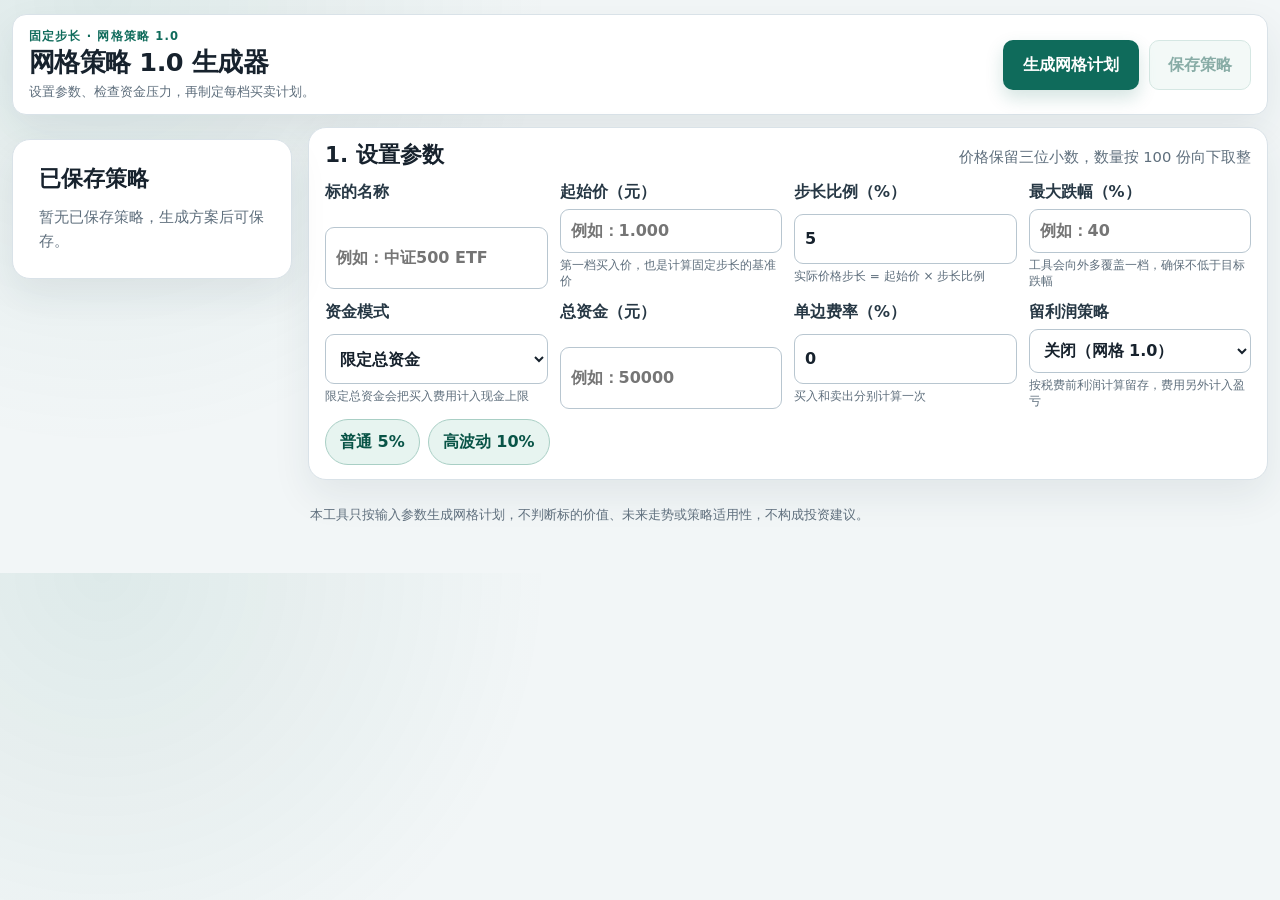
==== grid-strategy-generator/index.html @ 62b1833d "fix: calculate retained profit return rates" ====
<!doctype html>
<html lang="zh-CN">
<head>
  <meta charset="utf-8">
  <meta name="viewport" content="width=device-width, initial-scale=1">
  <title>网格策略 1.0 计划生成器</title>
  <style>
    :root {
      color-scheme: light;
      --ink: #17222d;
      --muted: #5f6f7d;
      --line: #d9e2e8;
      --panel: #ffffff;
      --accent: #0f6b5b;
      --accent-strong: #095447;
      --accent-soft: #e7f4f0;
      --loss: #a72f35;
      --loss-soft: #fff0f0;
      --background: #f2f6f7;
      --shadow: 0 16px 38px rgba(27, 53, 65, 0.08);
    }

    * { box-sizing: border-box; }

    body {
      margin: 0;
      min-width: 320px;
      background:
        radial-gradient(circle at 8% 0%, rgba(15, 107, 91, 0.09), transparent 28rem),
        var(--background);
      color: var(--ink);
      font-family: Inter, "Segoe UI", "Microsoft YaHei", system-ui, sans-serif;
      font-size: 16px;
      line-height: 1.6;
    }

    button, input, select { font: inherit; }
    button { touch-action: manipulation; }

    .page-shell {
      width: min(1480px, calc(100% - 24px));
      margin: 0 auto;
      padding: 14px 0 48px;
    }

    .top-toolbar {
      display: flex;
      align-items: center;
      justify-content: space-between;
      gap: 20px;
      padding: 12px 16px;
      border: 1px solid var(--line);
      border-radius: 14px;
      background: var(--panel);
      box-shadow: var(--shadow);
    }
    .title-group { min-width: 0; }
    .eyebrow {
      margin: 0 0 2px;
      color: var(--accent);
      font-size: 0.72rem;
      font-weight: 800;
      letter-spacing: 0.1em;
      text-transform: uppercase;
    }

    h1, h2 { line-height: 1.25; }
    h1 { margin: 0; font-size: clamp(1.25rem, 2vw, 1.6rem); letter-spacing: -0.02em; }
    h2 { margin: 0 0 20px; font-size: 1.35rem; }
    .hero-copy { margin: 2px 0 0; color: var(--muted); font-size: 0.82rem; }
    .top-actions { display: flex; flex: 0 0 auto; gap: 10px; }
    .top-actions .primary-button { margin-top: 0; }

    .panel {
      margin-top: 24px;
      padding: 26px;
      border: 1px solid var(--line);
      border-radius: 18px;
      background: var(--panel);
      box-shadow: var(--shadow);
    }

    .section-heading {
      display: flex;
      align-items: baseline;
      justify-content: space-between;
      gap: 16px;
      margin-bottom: 20px;
    }
    .section-heading h2 { margin: 0; }
    .section-heading p { margin: 0; color: var(--muted); font-size: 0.92rem; }

    .form-grid {
      display: grid;
      grid-template-columns: repeat(4, minmax(0, 1fr));
      gap: 10px 12px;
    }

    label { display: grid; gap: 4px; color: #273845; font-weight: 700; }
    .helper { color: var(--muted); font-size: 0.75rem; font-weight: 400; line-height: 1.35; }

    input, select {
      width: 100%;
      min-height: 44px;
      padding: 8px 10px;
      border: 1px solid #b8c6d0;
      border-radius: 9px;
      background: #fff;
      color: var(--ink);
      font-variant-numeric: tabular-nums;
    }

    input:focus, select:focus, button:focus-visible {
      outline: 3px solid rgba(15, 107, 91, 0.22);
      outline-offset: 2px;
      border-color: var(--accent);
    }

    .step-presets { display: flex; flex-wrap: wrap; gap: 8px; margin-top: 10px; }
    .preset-button {
      min-height: 44px;
      padding: 9px 14px;
      border: 1px solid #a9cfc5;
      border-radius: 999px;
      background: var(--accent-soft);
      color: var(--accent-strong);
      font-weight: 750;
      cursor: pointer;
    }
    .preset-button:hover { background: #d6ebe5; }
    .preset-button:active { background: #c8e2db; }

    .error {
      margin: 18px 0 0;
      padding: 12px 14px;
      border-left: 4px solid var(--loss);
      border-radius: 6px;
      background: var(--loss-soft);
      color: #81242a;
      font-weight: 650;
    }

    .primary-button {
      min-height: 48px;
      margin-top: 20px;
      padding: 12px 20px;
      border: 0;
      border-radius: 10px;
      background: var(--accent);
      color: #fff;
      font-weight: 800;
      cursor: pointer;
      box-shadow: 0 8px 18px rgba(15, 107, 91, 0.18);
    }
    .primary-button:hover { background: var(--accent-strong); }
    .primary-button:active { box-shadow: none; }

    .app-layout {
      display: grid;
      grid-template-columns: minmax(240px, 280px) minmax(0, 1fr);
      grid-template-areas: "sidebar tool";
      align-items: start;
      gap: 16px;
    }
    .tool-column { grid-area: tool; min-width: 0; }
    .strategy-sidebar { grid-area: sidebar; position: sticky; top: 24px; }
    .strategy-heading { margin-bottom: 12px; }
    .strategy-empty { margin: 0; color: var(--muted); font-size: 0.92rem; }
    .strategy-list { display: grid; gap: 10px; }
    .strategy-item {
      display: grid;
      grid-template-columns: minmax(0, 1fr) 58px;
      border: 1px solid var(--line);
      border-radius: 12px;
      overflow: hidden;
      background: #fbfdfd;
    }
    .strategy-item.is-active {
      border-color: var(--accent);
      background: var(--accent-soft);
      box-shadow: inset 3px 0 0 var(--accent);
    }
    .strategy-item.is-active .strategy-load strong { font-weight: 800; }
    .strategy-load, .strategy-delete {
      min-height: 52px;
      border: 0;
      background: transparent;
      cursor: pointer;
    }
    .strategy-load { padding: 10px 12px; text-align: left; color: var(--ink); }
    .strategy-load strong, .strategy-load time { display: block; }
    .strategy-load time { margin-top: 2px; color: var(--muted); font-size: 0.78rem; }
    .strategy-delete {
      border-left: 1px solid var(--line);
      color: var(--loss);
      font-size: 0.8rem;
      font-weight: 800;
    }
    .strategy-load:hover, .strategy-delete:hover { background: rgba(15, 107, 91, 0.07); }
    .secondary-button {
      min-height: 48px;
      padding: 11px 18px;
      border: 1px solid #a9cfc5;
      border-radius: 10px;
      background: var(--accent-soft);
      color: var(--accent-strong);
      font-weight: 800;
      cursor: pointer;
    }
    .secondary-button:hover:not(:disabled) { background: #d6ebe5; }
    .secondary-button:disabled { cursor: not-allowed; opacity: 0.48; }
    .save-status { margin: 8px 0 0; color: var(--muted); font-weight: 650; }
    .save-status.is-error { color: var(--loss); }

    .metric-grid { display: grid; grid-template-columns: repeat(4, minmax(0, 1fr)); gap: 12px; }
    .parameter-panel, .pressure-panel { margin-top: 12px; padding: 14px 16px; }
    .parameter-panel .section-heading, .pressure-panel .section-heading { margin-bottom: 10px; }
    .pressure-grid { grid-template-columns: repeat(6, minmax(0, 1fr)); gap: 8px; }
    .pressure-grid .metric { padding: 9px 10px; border-radius: 10px; }
    .pressure-grid .metric strong { margin-top: 2px; font-size: 0.98rem; }
    .metric {
      min-width: 0;
      padding: 15px;
      border: 1px solid var(--line);
      border-radius: 12px;
      background: #fbfdfd;
    }
    .metric span { display: block; color: var(--muted); font-size: 0.8rem; }
    .metric strong {
      display: block;
      margin-top: 5px;
      overflow-wrap: anywhere;
      font-size: 1.1rem;
      font-variant-numeric: tabular-nums;
    }
    .metric.loss { border-color: #efc5c7; background: var(--loss-soft); }
    .metric.loss strong { color: var(--loss); }

    .plan-name { margin: -8px 0 18px; color: var(--muted); }
    .plan-toolbar {
      display: flex;
      align-items: center;
      justify-content: space-between;
      gap: 12px;
      margin: -8px 0 18px;
    }
    .plan-toolbar .plan-name { margin: 0; }
    .table-scroll { overflow-x: auto; border: 1px solid var(--line); border-radius: 12px; }
    table { width: 100%; min-width: 1060px; border-collapse: collapse; font-variant-numeric: tabular-nums; }
    th, td { padding: 12px 11px; border-bottom: 1px solid var(--line); text-align: right; white-space: nowrap; }
    th { background: #eef4f4; color: #31434f; font-size: 0.82rem; }
    tbody tr:last-child td { border-bottom: 0; }
    tbody tr:hover { background: #f7faf9; }
    th:first-child, td:first-child { text-align: left; }
    .positive { color: var(--accent-strong); font-weight: 750; }
    .negative { color: var(--loss); font-weight: 750; }
    .note {
      margin: 16px 0 0;
      padding: 12px 14px;
      border-radius: 9px;
      background: #f5f8f9;
      color: var(--muted);
      font-size: 0.92rem;
    }
    .disclaimer { margin: 24px 2px 0; color: var(--muted); font-size: 0.82rem; }
    [hidden] { display: none !important; }

    @media (max-width: 1100px) {
      .form-grid { grid-template-columns: repeat(2, minmax(0, 1fr)); }
      .pressure-grid { grid-template-columns: repeat(3, minmax(0, 1fr)); }
    }

    @media (max-width: 900px) {
      .app-layout {
        grid-template-columns: 1fr;
        grid-template-areas: "tool" "sidebar";
      }
      .strategy-sidebar { position: static; }
    }

    @media (max-width: 820px) {
      .metric-grid { grid-template-columns: repeat(2, minmax(0, 1fr)); }
    }

    @media (max-width: 720px) {
      .page-shell { width: min(100% - 20px, 1180px); padding: 26px 0 48px; }
      .top-toolbar { align-items: stretch; flex-direction: column; }
      .top-actions { display: grid; grid-template-columns: 1fr 1fr; }
      .top-actions .primary-button, .top-actions .secondary-button { width: 100%; }
      .form-grid, .metric-grid { grid-template-columns: 1fr; }
      .panel { padding: 18px; border-radius: 14px; }
      .section-heading { display: block; }
      .section-heading p { margin-top: 6px; }
      .plan-toolbar { align-items: stretch; flex-direction: column; }
    }
  </style>
</head>
<body>
  <main class="page-shell">
    <header class="top-toolbar">
      <div class="title-group">
        <p class="eyebrow">固定步长 · 网格策略 1.0</p>
        <h1>网格策略 1.0 生成器</h1>
        <p class="hero-copy">设置参数、检查资金压力，再制定每档买卖计划。</p>
      </div>
      <div class="top-actions" aria-label="策略操作">
        <button class="primary-button" type="submit" form="grid-form">生成网格计划</button>
        <button id="save-strategy-button" class="secondary-button" type="button" disabled>保存策略</button>
      </div>
    </header>

    <div class="app-layout">
      <div id="tool-column" class="tool-column">

    <section class="panel parameter-panel" aria-labelledby="parameter-title">
      <div class="section-heading">
        <h2 id="parameter-title">1. 设置参数</h2>
        <p>价格保留三位小数，数量按 100 份向下取整</p>
      </div>
      <form id="grid-form" novalidate>
        <div class="form-grid">
          <label for="symbol-name">标的名称
            <input id="symbol-name" type="text" placeholder="例如：中证500 ETF" autocomplete="off">
          </label>
          <label for="start-price">起始价（元）
            <input id="start-price" type="number" min="0" step="0.001" inputmode="decimal" placeholder="例如：1.000" required>
            <span class="helper">第一档买入价，也是计算固定步长的基准价</span>
          </label>
          <label for="step-pct">步长比例（%）
            <input id="step-pct" type="number" min="0" max="100" step="0.01" inputmode="decimal" value="5" required>
            <span class="helper">实际价格步长 = 起始价 × 步长比例</span>
          </label>
          <label for="max-drop-pct">最大跌幅（%）
            <input id="max-drop-pct" type="number" min="0" max="100" step="0.01" inputmode="decimal" placeholder="例如：40" required>
            <span class="helper">工具会向外多覆盖一档，确保不低于目标跌幅</span>
          </label>
          <label for="funding-mode">资金模式
            <select id="funding-mode">
              <option value="total" selected>限定总资金</option>
              <option value="perGrid">固定每格金额</option>
            </select>
            <span class="helper">限定总资金会把买入费用计入现金上限</span>
          </label>
          <label for="funding-amount"><span id="funding-label">总资金（元）</span>
            <input id="funding-amount" type="number" min="0" step="0.01" inputmode="decimal" placeholder="例如：50000" required>
          </label>
          <label for="fee-pct">单边费率（%）
            <input id="fee-pct" type="number" min="0" step="0.001" inputmode="decimal" value="0">
            <span class="helper">买入和卖出分别计算一次</span>
          </label>
          <label for="profit-retention">留利润策略
            <select id="profit-retention">
              <option value="0" selected>关闭（网格 1.0）</option>
              <option value="1">留 1 份利润</option>
              <option value="2">留 2 份利润</option>
              <option value="3">留 3 份利润</option>
            </select>
            <span class="helper">按税费前利润计算留存，费用另外计入盈亏</span>
          </label>
        </div>
        <div class="step-presets" aria-label="步长快捷值">
          <button class="preset-button" type="button" data-step="5">普通 5%</button>
          <button class="preset-button" type="button" data-step="10">高波动 10%</button>
        </div>
        <p id="error-message" class="error" role="alert" tabindex="-1" hidden></p>
        <p id="save-status" class="save-status" aria-live="polite" hidden></p>
      </form>
    </section>

    <section id="results" hidden>
      <section class="panel pressure-panel" aria-labelledby="pressure-title">
        <div class="section-heading">
          <h2 id="pressure-title">2. 压力测试</h2>
          <p>假设所有买入档都已触发，价格停在最低一档</p>
        </div>
        <div id="pressure-summary" class="metric-grid pressure-grid"></div>
      </section>

      <section id="completion-panel" class="panel" aria-labelledby="completion-title" hidden>
        <div class="section-heading">
          <h2 id="completion-title">3. 每档完成一轮后</h2>
          <p>各档分别完成一次买入和计划卖出</p>
        </div>
        <div id="completion-summary" class="metric-grid"></div>
        <p class="note">综合利润未扣除留存份额未来卖出费用。</p>
      </section>

      <section class="panel table-panel" aria-labelledby="table-title">
        <div class="section-heading">
          <h2 id="table-title">3. 网格计划</h2>
          <p>每档买入后，上涨一个固定步长卖出</p>
        </div>
        <div class="plan-toolbar">
          <p id="plan-title" class="plan-name"></p>
          <button id="export-csv-button" class="preset-button" type="button">导出完整方案 CSV</button>
        </div>
        <div class="table-scroll">
          <table>
            <thead>
              <tr id="grid-table-head"></tr>
            </thead>
            <tbody id="grid-table-body"></tbody>
          </table>
        </div>
        <p class="note"><strong>跳空处理：</strong>若价格跨越多档，应逐档执行；每一档仍按自己的卖出价退出。</p>
      </section>
    </section>

    <p class="disclaimer">本工具只按输入参数生成网格计划，不判断标的价值、未来走势或策略适用性，不构成投资建议。</p>
      </div>
      <aside class="panel strategy-sidebar" aria-labelledby="saved-strategy-title">
        <div class="section-heading strategy-heading">
          <h2 id="saved-strategy-title">已保存策略</h2>
        </div>
        <p id="saved-strategy-empty" class="strategy-empty">暂无已保存策略，生成方案后可保存。</p>
        <div id="saved-strategy-list" class="strategy-list" role="list"></div>
      </aside>
    </div>
  </main>
  <script>
  /* GRID_CALCULATOR_START */
  (() => {
    const MAX_GRID_LEVELS = 500;
    const roundPrice = (value) => Math.round((value + Number.EPSILON) * 1000) / 1000;
    const roundMoney = (value) => Math.round((value + Number.EPSILON) * 100) / 100;
    const roundPct = (value) => Math.round((value + Number.EPSILON) * 100) / 100;

    function positiveNumber(value, label) {
      const number = Number(value);
      if (!Number.isFinite(number) || number <= 0) {
        throw new Error(`${label}必须大于 0`);
      }
      return number;
    }

    function calculateGrid(input) {
      const startPrice = positiveNumber(input.startPrice, "起始价");
      const stepPct = positiveNumber(input.stepPct, "步长比例");
      const maxDropPct = positiveNumber(input.maxDropPct, "最大跌幅");
      const amount = positiveNumber(
        input.amount,
        input.fundingMode === "total" ? "总资金" : "每格金额",
      );
      const feePct = Number(input.feePct ?? 0);
      const profitRetentionMultiple = Number(input.profitRetentionMultiple ?? 0);

      if (!Number.isFinite(feePct) || feePct < 0) {
        throw new Error("费率不能为负数");
      }
      if (![0, 1, 2, 3].includes(profitRetentionMultiple)) {
        throw new Error("留利润策略必须为关闭、留 1 份、留 2 份或留 3 份");
      }
      if (stepPct >= 100 || maxDropPct >= 100) {
        throw new Error("步长比例和最大跌幅必须小于 100%");
      }
      if (!["perGrid", "total"].includes(input.fundingMode)) {
        throw new Error("请选择有效的资金模式");
      }

      const downwardSteps = Math.ceil(maxDropPct / stepPct - 1e-12);
      const levelCount = downwardSteps + 1;
      if (levelCount > MAX_GRID_LEVELS) {
        throw new Error("网格档数不能超过 500 档，请增大步长或减小最大跌幅");
      }
      const rawStep = startPrice * stepPct / 100;
      if (startPrice - downwardSteps * rawStep <= 0) {
        throw new Error("最低档价格必须大于 0");
      }

      const prices = Array.from(
        { length: levelCount },
        (_, index) => roundPrice(startPrice - index * rawStep),
      );
      if (prices.some((price) => !Number.isFinite(price) || price <= 0)) {
        throw new Error("所有档位价格取整后必须大于 0");
      }
      if (prices.some((price, index) => index > 0 && price >= prices[index - 1])) {
        throw new Error("价格步长在三位小数报价下过小");
      }

      const feeRate = feePct / 100;
      const cashPerLevel = input.fundingMode === "total"
        ? amount / levelCount
        : amount * (1 + feeRate);
      const securityBudget = input.fundingMode === "total"
        ? cashPerLevel / (1 + feeRate)
        : amount;

      const levels = prices.map((buyPrice, index) => {
        const sellPrice = index === 0
          ? roundPrice(startPrice + rawStep)
          : prices[index - 1];
        const quantity = Math.floor(securityBudget / buyPrice / 100) * 100;
        if (quantity < 100) {
          throw new Error("每格资金不足以至少买入 100 份");
        }

        const actualBuyAmount = roundMoney(quantity * buyPrice);
        const fullSellAmount = roundMoney(quantity * sellPrice);
        const fullGrossProfit = roundMoney(fullSellAmount - actualBuyAmount);
        const targetSellProceeds = profitRetentionMultiple === 0
          ? fullSellAmount
          : Math.max(
            0,
            actualBuyAmount - (profitRetentionMultiple - 1) * fullGrossProfit,
          );
        const sellQuantity = profitRetentionMultiple === 0
          ? quantity
          : Math.min(
            quantity,
            targetSellProceeds <= 0
              ? 0
              : Math.ceil(targetSellProceeds / sellPrice / 100 - 1e-12) * 100,
          );
        const retainedQuantity = quantity - sellQuantity;
        const sellAmount = roundMoney(sellQuantity * sellPrice);
        const retainedMarketValue = roundMoney(retainedQuantity * sellPrice);
        const buyFee = roundMoney(actualBuyAmount * feeRate);
        const sellFee = roundMoney(sellAmount * feeRate);
        const cashPnl = roundMoney(sellAmount - actualBuyAmount - buyFee - sellFee);
        const combinedProfit = roundMoney(cashPnl + retainedMarketValue);
        const cashReturnPct = roundPct(cashPnl / actualBuyAmount * 100);
        const combinedReturnPct = roundPct(combinedProfit / actualBuyAmount * 100);
        const grossProfit = fullGrossProfit;
        const netProfit = profitRetentionMultiple === 0 ? cashPnl : combinedProfit;

        return {
          index: index + 1,
          buyPrice,
          sellPrice,
          plannedBudget: roundMoney(securityBudget),
          quantity,
          actualBuyAmount,
          fullSellAmount,
          sellQuantity,
          sellAmount,
          retainedQuantity,
          retainedMarketValue,
          buyFee,
          sellFee,
          grossProfit,
          netProfit,
          cashPnl,
          combinedProfit,
          cashReturnPct,
          combinedReturnPct,
          netReturnPct: profitRetentionMultiple === 0 ? cashReturnPct : combinedReturnPct,
        };
      });

      const completion = {
        totalSellProceeds: roundMoney(levels.reduce((sum, row) => sum + row.sellAmount, 0)),
        totalRetainedQuantity: levels.reduce((sum, row) => sum + row.retainedQuantity, 0),
        totalRetainedMarketValue: roundMoney(
          levels.reduce((sum, row) => sum + row.retainedMarketValue, 0),
        ),
        totalCashPnl: roundMoney(levels.reduce((sum, row) => sum + row.cashPnl, 0)),
        totalCombinedProfit: roundMoney(
          levels.reduce((sum, row) => sum + row.combinedProfit, 0),
        ),
      };
      const totalQuantity = levels.reduce((sum, row) => sum + row.quantity, 0);
      const maxCashUsed = roundMoney(
        levels.reduce((sum, row) => sum + row.actualBuyAmount + row.buyFee, 0),
      );
      const plannedCash = roundMoney(
        input.fundingMode === "total" ? amount : cashPerLevel * levelCount,
      );
      const plannedSecurityPrincipal = roundMoney(securityBudget * levelCount);
      const lowestPrice = levels.at(-1).buyPrice;
      const marketValueAtBottom = roundMoney(totalQuantity * lowestPrice);
      const unrealizedPnl = roundMoney(marketValueAtBottom - maxCashUsed);

      return {
        meta: {
          rawStep: roundPrice(rawStep),
          coveragePct: roundPct(downwardSteps * stepPct),
          levelCount,
          fundingMode: input.fundingMode,
          profitRetentionMultiple,
        },
        levels,
        completion,
        pressure: {
          plannedSecurityPrincipal,
          plannedCash,
          maxCashUsed,
          unusedCash: roundMoney(plannedCash - maxCashUsed),
          totalQuantity,
          averageCost: roundPrice(maxCashUsed / totalQuantity),
          lowestPrice,
          marketValueAtBottom,
          unrealizedPnl,
          unrealizedPnlPct: roundPct(unrealizedPnl / maxCashUsed * 100),
        },
      };
    }

    window.GridCalculator = { calculateGrid, roundPrice, roundMoney, roundPct };
  })();
  /* GRID_CALCULATOR_END */
  </script>
  <script>
  /* GRID_EXPORT_START */
  (() => {
    function escapeCsvCell(value) {
      const text = String(value ?? "");
      return /[",\r\n]/.test(text)
        ? `"${text.replaceAll('"', '""')}"`
        : text;
    }

    function serializeCsv(rows) {
      return `\uFEFF${rows.map((row) => row.map(escapeCsvCell).join(",")).join("\r\n")}`;
    }

    function formatTimestamp(date) {
      const pad = (value) => String(value).padStart(2, "0");
      return [
        date.getFullYear(),
        pad(date.getMonth() + 1),
        pad(date.getDate()),
        "-",
        pad(date.getHours()),
        pad(date.getMinutes()),
        pad(date.getSeconds()),
      ].join("");
    }

    function sanitizeFilenamePart(value) {
      return String(value ?? "")
        .trim()
        .replace(/[\\/:*?"<>|]+/g, "-")
        .replace(/-+/g, "-")
        .replace(/[. ]+$/g, "");
    }

    function createExportFilename(symbol, date = new Date()) {
      return `${sanitizeFilenamePart(symbol)}-网格策略-${formatTimestamp(date)}.csv`;
    }

    function buildGridCsv(input, result) {
      const fundingModeLabel = input.fundingMode === "total" ? "限定总资金" : "固定每格金额";
      const fundingLabel = input.fundingMode === "total" ? "总资金（元）" : "每格金额（元）";
      const retentionMultiple = Number(input.profitRetentionMultiple ?? 0);
      const retentionLabel = retentionMultiple === 0
        ? "关闭（网格 1.0）"
        : `留 ${retentionMultiple} 份利润`;
      const retentionEnabled = retentionMultiple > 0;
      const rows = [
        ["输入参数", "数值"],
        ["起始价格", Number(input.startPrice).toFixed(3)],
        ["步长比例", `${Number(input.stepPct).toFixed(2)}%`],
        ["最大跌幅", `${Number(input.maxDropPct).toFixed(2)}%`],
        ["资金模式", fundingModeLabel],
        [fundingLabel, Number(input.amount).toFixed(2)],
        ["单边费率", `${Number(input.feePct).toFixed(3)}%`],
        ["留利润策略", retentionLabel],
        [],
        ["压力测试", "数值"],
        ["实际价格步长", result.meta.rawStep.toFixed(3)],
        ["覆盖跌幅", `${result.meta.coveragePct.toFixed(2)}%`],
        ["网格档数", result.meta.levelCount],
        ["证券本金预算", result.pressure.plannedSecurityPrincipal.toFixed(2)],
        ["计划现金", result.pressure.plannedCash.toFixed(2)],
        ["最大实际投入", result.pressure.maxCashUsed.toFixed(2)],
        ["未使用现金", result.pressure.unusedCash.toFixed(2)],
        ["总持仓", result.pressure.totalQuantity],
        ["平均成本", result.pressure.averageCost.toFixed(3)],
        ["最低买入价", result.pressure.lowestPrice.toFixed(3)],
        ["最低档情景-持仓总市值", result.pressure.marketValueAtBottom.toFixed(2)],
        ["最低档浮亏", result.pressure.unrealizedPnl.toFixed(2)],
        ["最低档浮亏比例", `${result.pressure.unrealizedPnlPct.toFixed(2)}%`],
      ];

      if (retentionEnabled) {
        rows.push(
          [],
          ["每档完成一轮后", "数值"],
          ["累计卖出回款", result.completion.totalSellProceeds.toFixed(2)],
          ["累计留存份额", result.completion.totalRetainedQuantity],
          ["累计留存市值", result.completion.totalRetainedMarketValue.toFixed(2)],
          ["累计现金盈亏", result.completion.totalCashPnl.toFixed(2)],
          ["累计综合利润", result.completion.totalCombinedProfit.toFixed(2)],
          [],
          ["序号", "档位", "买入价格", "卖出价格", "买入数量", "买入金额", "卖出数量", "卖出回款", "留存数量", "留存市值", "现金盈亏", "综合利润"],
          ...result.levels.map((row) => [
            row.index,
            row.buyPrice.toFixed(3),
            row.buyPrice.toFixed(3),
            row.sellPrice.toFixed(3),
            row.quantity,
            row.actualBuyAmount.toFixed(2),
            row.sellQuantity,
            row.sellAmount.toFixed(2),
            row.retainedQuantity,
            row.retainedMarketValue.toFixed(2),
            row.cashPnl.toFixed(2),
            row.combinedProfit.toFixed(2),
          ]),
        );
      } else {
        rows.push(
          [],
          ["序号", "档位", "买入价格", "卖出价格", "买入数量", "买入金额", "卖出数量", "卖出金额", "盈利金额", "盈利比例"],
          ...result.levels.map((row) => [
            row.index,
            row.buyPrice.toFixed(3),
            row.buyPrice.toFixed(3),
            row.sellPrice.toFixed(3),
            row.quantity,
            row.actualBuyAmount.toFixed(2),
            row.quantity,
            row.sellAmount.toFixed(2),
            row.netProfit.toFixed(2),
            `${row.netReturnPct.toFixed(2)}%`,
          ]),
        );
      }
      return serializeCsv(rows);
    }

    window.GridExporter = {
      buildGridCsv,
      createExportFilename,
      escapeCsvCell,
      formatTimestamp,
      sanitizeFilenamePart,
      serializeCsv,
    };
  })();
  /* GRID_EXPORT_END */
  </script>
  <script>
  /* GRID_STRATEGY_STORE_START */
  (() => {
    const STORE_VERSION = 1;
    const ALLOWED_FUNDING_MODES = new Set(["total", "perGrid"]);
    const ALLOWED_RETENTION_MULTIPLES = new Set([0, 1, 2, 3]);

    function normalizeInput(input) {
      const normalized = {
        startPrice: String(input?.startPrice ?? ""),
        stepPct: String(input?.stepPct ?? ""),
        maxDropPct: String(input?.maxDropPct ?? ""),
        fundingMode: String(input?.fundingMode ?? ""),
        amount: String(input?.amount ?? ""),
        feePct: String(input?.feePct ?? "0"),
        profitRetentionMultiple: Number(input?.profitRetentionMultiple),
      };
      const startPrice = Number(normalized.startPrice);
      const stepPct = Number(normalized.stepPct);
      const maxDropPct = Number(normalized.maxDropPct);
      const amount = Number(normalized.amount);
      const feePct = Number(normalized.feePct);
      if (
        !Number.isFinite(startPrice)
        || startPrice <= 0
        || !Number.isFinite(stepPct)
        || stepPct <= 0
        || stepPct >= 100
        || !Number.isFinite(maxDropPct)
        || maxDropPct <= 0
        || maxDropPct >= 100
        || !Number.isFinite(amount)
        || amount <= 0
        || !Number.isFinite(feePct)
        || feePct < 0
        || !ALLOWED_FUNDING_MODES.has(normalized.fundingMode)
        || !ALLOWED_RETENTION_MULTIPLES.has(normalized.profitRetentionMultiple)
      ) {
        throw new Error("保存的策略参数无效");
      }
      return normalized;
    }

    function createRecord(symbol, input, savedAt = new Date()) {
      const normalizedSymbol = String(symbol ?? "").trim();
      if (!normalizedSymbol) throw new Error("标的名称不能为空");
      const isoTime = savedAt instanceof Date
        ? savedAt.toISOString()
        : new Date(savedAt).toISOString();
      return {
        version: STORE_VERSION,
        symbol: normalizedSymbol,
        savedAt: isoTime,
        input: normalizeInput(input),
      };
    }

    function normalizeRecord(record) {
      if (record?.version !== STORE_VERSION) throw new Error("保存记录版本无效");
      return createRecord(record.symbol, record.input, record.savedAt);
    }

    function sortNewestFirst(records) {
      return [...records].sort((left, right) => right.savedAt.localeCompare(left.savedAt));
    }

    function upsertRecord(records, record) {
      const normalized = normalizeRecord(record);
      return sortNewestFirst([
        ...records.filter((item) => item.symbol !== normalized.symbol),
        normalized,
      ]);
    }

    function removeRecord(records, symbol) {
      const normalizedSymbol = String(symbol ?? "").trim();
      return records.filter((record) => record.symbol !== normalizedSymbol);
    }

    function parseStore(raw) {
      if (!raw) return { records: [], skippedCount: 0 };
      let envelope;
      try {
        envelope = JSON.parse(raw);
      } catch {
        return { records: [], skippedCount: 1 };
      }
      if (envelope?.version !== STORE_VERSION || !Array.isArray(envelope.records)) {
        return { records: [], skippedCount: 1 };
      }
      const records = [];
      let skippedCount = 0;
      for (const candidate of envelope.records) {
        try {
          const record = normalizeRecord(candidate);
          const existingIndex = records.findIndex((item) => item.symbol === record.symbol);
          if (existingIndex >= 0) records.splice(existingIndex, 1);
          records.push(record);
        } catch {
          skippedCount += 1;
        }
      }
      return { records: sortNewestFirst(records), skippedCount };
    }

    function serializeStore(records) {
      return JSON.stringify({ version: STORE_VERSION, records: records.map(normalizeRecord) });
    }

    window.GridStrategyStore = {
      STORE_VERSION,
      createRecord,
      parseStore,
      removeRecord,
      serializeStore,
      upsertRecord,
    };
  })();
  /* GRID_STRATEGY_STORE_END */
  </script>
  <script>
    const byId = (id) => document.getElementById(id);
    const money = new Intl.NumberFormat("zh-CN", {
      minimumFractionDigits: 2,
      maximumFractionDigits: 2,
    });
    const integer = new Intl.NumberFormat("zh-CN", { maximumFractionDigits: 0 });
    const savedAtFormatter = new Intl.DateTimeFormat("zh-CN", {
      dateStyle: "short",
      timeStyle: "short",
    });
    const STRATEGY_STORAGE_KEY = "grid-strategy-generator.saved-strategies.v1";
    const calculationFieldIds = new Set([
      "symbol-name",
      "start-price",
      "step-pct",
      "max-drop-pct",
      "funding-mode",
      "funding-amount",
      "fee-pct",
      "profit-retention",
    ]);
    const saveStrategyButton = byId("save-strategy-button");
    let latestPlan = null;
    let savedStrategies = [];
    let activeSavedSymbol = null;
    let planIsCurrent = false;

    function setSaveStatus(message, isError = false) {
      const status = byId("save-status");
      status.textContent = message;
      status.classList.toggle("is-error", isError);
      status.hidden = !message;
    }

    function setPlanCurrent(isCurrent) {
      planIsCurrent = isCurrent;
      saveStrategyButton.disabled = !planIsCurrent;
    }

    function updateFundingLabel() {
      byId("funding-label").textContent = byId("funding-mode").value === "total"
        ? "总资金（元）"
        : "每格金额（元）";
    }

    function downloadPlanCsv(symbol, plan) {
      const csv = window.GridExporter.buildGridCsv(plan.input, plan.result);
      const blob = new Blob([csv], { type: "text/csv;charset=utf-8" });
      const url = URL.createObjectURL(blob);
      try {
        const link = document.createElement("a");
        link.href = url;
        link.download = window.GridExporter.createExportFilename(symbol);
        document.body.append(link);
        link.click();
        link.remove();
      } finally {
        URL.revokeObjectURL(url);
      }
    }

    function renderSavedStrategies() {
      const list = byId("saved-strategy-list");
      byId("saved-strategy-empty").hidden = savedStrategies.length > 0;
      list.replaceChildren(...savedStrategies.map((record) => {
        const item = document.createElement("div");
        item.className = "strategy-item";
        item.classList.toggle("is-active", record.symbol === activeSavedSymbol);
        item.setAttribute("role", "listitem");

        const loadButton = document.createElement("button");
        loadButton.type = "button";
        loadButton.className = "strategy-load";
        loadButton.setAttribute("aria-label", `载入 ${record.symbol} 策略`);
        loadButton.addEventListener("click", () => loadStrategy(record));
        const name = document.createElement("strong");
        name.textContent = record.symbol;
        const savedAt = document.createElement("time");
        savedAt.dateTime = record.savedAt;
        savedAt.textContent = savedAtFormatter.format(new Date(record.savedAt));
        loadButton.append(name, savedAt);

        const deleteButton = document.createElement("button");
        deleteButton.type = "button";
        deleteButton.className = "strategy-delete";
        deleteButton.textContent = "删除";
        deleteButton.setAttribute("aria-label", `删除 ${record.symbol} 策略`);
        deleteButton.addEventListener("click", () => deleteStrategy(record));

        item.append(loadButton, deleteButton);
        return item;
      }));
    }

    function loadSavedStrategies() {
      try {
        const parsed = window.GridStrategyStore.parseStore(
          localStorage.getItem(STRATEGY_STORAGE_KEY),
        );
        savedStrategies = parsed.records;
        if (parsed.skippedCount > 0) {
          setSaveStatus(`有 ${parsed.skippedCount} 条本地策略记录无法读取，已跳过。`, true);
        }
      } catch (error) {
        savedStrategies = [];
        setSaveStatus(`无法读取本地策略：${error.message}`, true);
      }
      renderSavedStrategies();
    }

    function loadStrategy(record) {
      byId("symbol-name").value = record.symbol;
      byId("start-price").value = record.input.startPrice;
      byId("step-pct").value = record.input.stepPct;
      byId("max-drop-pct").value = record.input.maxDropPct;
      byId("funding-mode").value = record.input.fundingMode;
      byId("funding-amount").value = record.input.amount;
      byId("fee-pct").value = record.input.feePct;
      byId("profit-retention").value = String(record.input.profitRetentionMultiple);
      updateFundingLabel();
      activeSavedSymbol = record.symbol;
      renderSavedStrategies();
      setSaveStatus("");
      byId("grid-form").requestSubmit();
    }

    function deleteStrategy(record) {
      const confirmed = window.confirm(
        `确定删除“${record.symbol}”策略吗？已下载的 CSV 不会被删除。`,
      );
      if (!confirmed) return;
      const nextRecords = window.GridStrategyStore.removeRecord(savedStrategies, record.symbol);
      try {
        localStorage.setItem(STRATEGY_STORAGE_KEY,
          window.GridStrategyStore.serializeStore(nextRecords),
        );
        savedStrategies = nextRecords;
        if (activeSavedSymbol === record.symbol) activeSavedSymbol = null;
        renderSavedStrategies();
        setSaveStatus(`已从左侧列表删除“${record.symbol}”。`);
      } catch (error) {
        setSaveStatus(`删除失败：${error.message}`, true);
      }
    }

    function metric(label, value, tone = "") {
      const item = document.createElement("div");
      item.className = `metric ${tone}`.trim();
      const name = document.createElement("span");
      name.textContent = label;
      const number = document.createElement("strong");
      number.textContent = value;
      item.append(name, number);
      return item;
    }

    function renderResult(result) {
      const summary = byId("pressure-summary");
      summary.replaceChildren(
        metric("实际价格步长", result.meta.rawStep.toFixed(3)),
        metric("覆盖跌幅", `${result.meta.coveragePct.toFixed(2)}%`),
        metric("网格档数", `${result.meta.levelCount} 档`),
        metric("证券本金预算", `¥${money.format(result.pressure.plannedSecurityPrincipal)}`),
        metric("计划现金", `¥${money.format(result.pressure.plannedCash)}`),
        metric("最大实际投入", `¥${money.format(result.pressure.maxCashUsed)}`),
        metric("未使用现金", `¥${money.format(result.pressure.unusedCash)}`),
        metric("总持仓", `${integer.format(result.pressure.totalQuantity)} 份`),
        metric("平均成本", result.pressure.averageCost.toFixed(3)),
        metric("最低买入价", result.pressure.lowestPrice.toFixed(3)),
          metric("最低档情景-持仓总市值", `¥${money.format(result.pressure.marketValueAtBottom)}`),
        metric(
          "最低档浮亏",
          `¥${money.format(result.pressure.unrealizedPnl)} (${result.pressure.unrealizedPnlPct.toFixed(2)}%)`,
          "loss",
        ),
      );

      const retentionEnabled = result.meta.profitRetentionMultiple > 0;
      const completionPanel = byId("completion-panel");
      completionPanel.hidden = !retentionEnabled;
      byId("completion-title").textContent = "3. 每档完成一轮后";
      byId("table-title").textContent = retentionEnabled ? "4. 网格计划" : "3. 网格计划";

      if (retentionEnabled) {
        byId("completion-summary").replaceChildren(
          metric("累计卖出回款", `¥${money.format(result.completion.totalSellProceeds)}`),
          metric("累计留存份额", `${integer.format(result.completion.totalRetainedQuantity)} 份`),
          metric("累计留存市值", `¥${money.format(result.completion.totalRetainedMarketValue)}`),
          metric("累计现金盈亏", `¥${money.format(result.completion.totalCashPnl)}`),
          metric("累计综合利润", `¥${money.format(result.completion.totalCombinedProfit)}`),
        );
      } else {
        byId("completion-summary").replaceChildren();
      }

      const headers = retentionEnabled
        ? ["档位", "买入价", "卖出价", "买入数量", "实际买入金额", "卖出数量", "卖出回款", "留存数量", "留存市值", "现金盈亏", "综合利润"]
        : ["档位", "买入价", "卖出价", "计划预算", "数量", "实际买入金额", "卖出金额", "税费前利润", "税费后利润", "净收益率"];
      byId("grid-table-head").replaceChildren(...headers.map((label) => {
        const th = document.createElement("th");
        th.scope = "col";
        th.textContent = label;
        return th;
      }));

      const body = byId("grid-table-body");
      body.replaceChildren(...result.levels.map((row) => {
        const tr = document.createElement("tr");
        const values = retentionEnabled
          ? [
            row.index,
            row.buyPrice.toFixed(3),
            row.sellPrice.toFixed(3),
            integer.format(row.quantity),
            money.format(row.actualBuyAmount),
            integer.format(row.sellQuantity),
            money.format(row.sellAmount),
            integer.format(row.retainedQuantity),
            money.format(row.retainedMarketValue),
            money.format(row.cashPnl),
            money.format(row.combinedProfit),
          ]
          : [
            row.index,
            row.buyPrice.toFixed(3),
            row.sellPrice.toFixed(3),
            money.format(row.plannedBudget),
            integer.format(row.quantity),
            money.format(row.actualBuyAmount),
            money.format(row.sellAmount),
            money.format(row.grossProfit),
            money.format(row.netProfit),
            `${row.netReturnPct.toFixed(2)}%`,
          ];
        const profitIndexes = retentionEnabled ? [9, 10] : [8, 9];

        values.forEach((value, index) => {
          const td = document.createElement("td");
          td.textContent = value;
          if (profitIndexes.includes(index)) {
            const profit = retentionEnabled
              ? (index === 9 ? row.cashPnl : row.combinedProfit)
              : row.netProfit;
            td.className = profit >= 0 ? "positive" : "negative";
          }
          tr.append(td);
        });
        return tr;
      }));

      const symbol = byId("symbol-name").value.trim();
      byId("plan-title").textContent = symbol ? `标的：${symbol}` : "未填写标的名称";
      byId("results").hidden = false;
    }

    byId("funding-mode").addEventListener("change", updateFundingLabel);

    for (const button of document.querySelectorAll("[data-step]")) {
      button.addEventListener("click", () => {
        byId("step-pct").value = button.dataset.step;
        setPlanCurrent(false);
        setSaveStatus(latestPlan ? "参数已修改，请重新生成后再保存。" : "");
      });
    }

    for (const eventName of ["input", "change"]) {
      byId("grid-form").addEventListener(eventName, (event) => {
        if (!calculationFieldIds.has(event.target.id)) return;
        setPlanCurrent(false);
        setSaveStatus(latestPlan ? "参数已修改，请重新生成后再保存。" : "");
        if (event.target.id === "symbol-name") {
          activeSavedSymbol = null;
          renderSavedStrategies();
        }
      });
    }

    byId("grid-form").addEventListener("submit", (event) => {
      event.preventDefault();
      const errorBox = byId("error-message");
      errorBox.hidden = true;

      try {
        const input = {
          startPrice: byId("start-price").value,
          stepPct: byId("step-pct").value,
          maxDropPct: byId("max-drop-pct").value,
          fundingMode: byId("funding-mode").value,
          amount: byId("funding-amount").value,
          feePct: byId("fee-pct").value || 0,
          profitRetentionMultiple: Number(byId("profit-retention").value),
        };
        const result = window.GridCalculator.calculateGrid(input);
        latestPlan = { input: { ...input }, result };
        renderResult(result);
        setPlanCurrent(true);
        setSaveStatus("");
      } catch (error) {
        byId("results").hidden = true;
        setPlanCurrent(false);
        errorBox.textContent = `${error.message}，请修改参数后重新生成。`;
        errorBox.hidden = false;
        errorBox.focus();
      }
    });

    byId("export-csv-button").addEventListener("click", () => {
      if (!latestPlan) return;

      const symbolInput = byId("symbol-name");
      const symbol = symbolInput.value.trim();
      const errorBox = byId("error-message");
      if (!symbol) {
        errorBox.textContent = "请先填写标的名称。";
        errorBox.hidden = false;
        symbolInput.focus();
        return;
      }

      errorBox.hidden = true;
      downloadPlanCsv(symbol, latestPlan);
    });

    saveStrategyButton.addEventListener("click", () => {
      const symbolInput = byId("symbol-name");
      const symbol = symbolInput.value.trim();
      if (!symbol) {
        setSaveStatus("请填写标的名称并重新生成网格计划。", true);
        symbolInput.focus();
        return;
      }
      if (!latestPlan) {
        setSaveStatus("请先生成网格计划。", true);
        return;
      }
      if (!planIsCurrent) {
        setSaveStatus("参数已修改，请重新生成后再保存。", true);
        return;
      }

      const record = window.GridStrategyStore.createRecord(symbol, latestPlan.input, new Date());
      const nextRecords = window.GridStrategyStore.upsertRecord(savedStrategies, record);
      let csvSaved = false;
      let indexSaved = false;

      try {
        downloadPlanCsv(symbol, latestPlan);
        csvSaved = true;
      } catch (error) {
        console.error("CSV download failed", error);
      }

      try {
        localStorage.setItem(STRATEGY_STORAGE_KEY,
          window.GridStrategyStore.serializeStore(nextRecords),
        );
        savedStrategies = nextRecords;
        activeSavedSymbol = symbol;
        renderSavedStrategies();
        indexSaved = true;
      } catch (error) {
        console.error("Strategy index save failed", error);
      }

      if (csvSaved && indexSaved) {
        setSaveStatus("策略已保存到左侧列表，CSV 已下载。");
      } else if (csvSaved) {
        setSaveStatus("CSV 已下载，但左侧列表保存失败。", true);
      } else if (indexSaved) {
        setSaveStatus("策略已保存到左侧列表，但 CSV 下载失败。", true);
      } else {
        setSaveStatus("策略保存失败，CSV 和左侧列表均未保存。", true);
      }
    });

    loadSavedStrategies();
  </script>
</body>
</html>
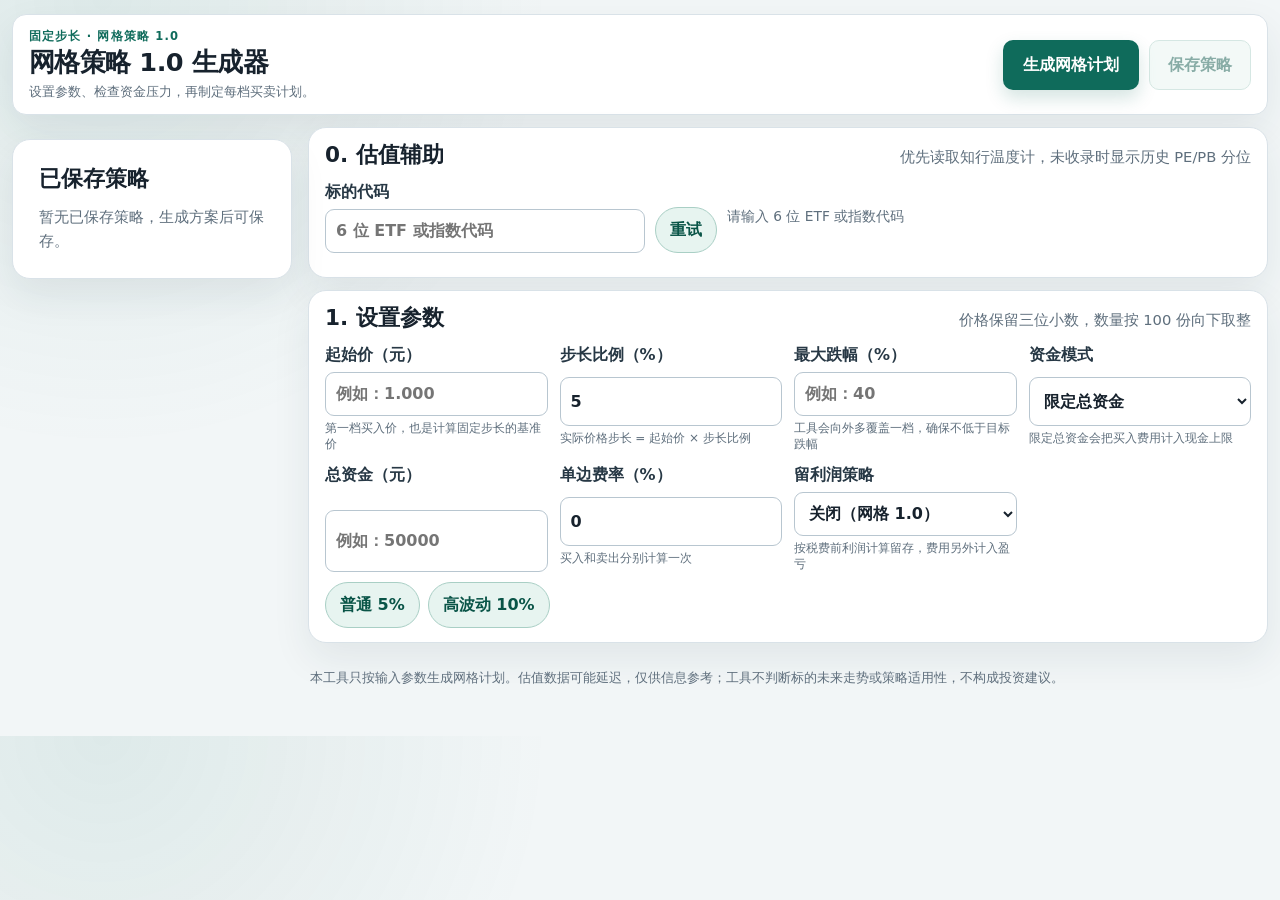
==== commit fbe937d4: "feat: add valuation assistant panel" ====
--- a/grid-strategy-generator/index.html
+++ b/grid-strategy-generator/index.html
@@ -212,6 +212,28 @@
     .save-status { margin: 8px 0 0; color: var(--muted); font-weight: 650; }
     .save-status.is-error { color: var(--loss); }
 
+    .valuation-panel { margin-top: 12px; padding: 14px 16px; }
+    .valuation-panel .section-heading { margin-bottom: 10px; }
+    .valuation-query {
+      display: grid;
+      grid-template-columns: minmax(220px, 320px) auto minmax(0, 1fr);
+      align-items: end;
+      gap: 10px;
+    }
+    .valuation-query input, .valuation-query button { min-height: 44px; }
+    .valuation-status { align-self: center; color: var(--muted); font-size: 0.86rem; }
+    .valuation-status.is-error { color: var(--loss); font-weight: 700; }
+    .valuation-grid {
+      display: grid;
+      grid-template-columns: repeat(6, minmax(0, 1fr));
+      gap: 8px;
+      margin-top: 10px;
+    }
+    .valuation-grid .metric { padding: 9px 10px; border-radius: 10px; }
+    .valuation-grid .metric strong { margin-top: 2px; font-size: 0.95rem; }
+    .valuation-meta { margin: 8px 0 0; color: var(--muted); font-size: 0.8rem; }
+    .valuation-snapshot { color: #815b12; font-weight: 750; }
+
     .metric-grid { display: grid; grid-template-columns: repeat(4, minmax(0, 1fr)); gap: 12px; }
     .parameter-panel, .pressure-panel { margin-top: 12px; padding: 14px 16px; }
     .parameter-panel .section-heading, .pressure-panel .section-heading { margin-bottom: 10px; }
@@ -268,6 +290,7 @@
     @media (max-width: 1100px) {
       .form-grid { grid-template-columns: repeat(2, minmax(0, 1fr)); }
       .pressure-grid { grid-template-columns: repeat(3, minmax(0, 1fr)); }
+      .valuation-grid { grid-template-columns: repeat(3, minmax(0, 1fr)); }
     }
 
     @media (max-width: 900px) {
@@ -292,6 +315,8 @@
       .section-heading { display: block; }
       .section-heading p { margin-top: 6px; }
       .plan-toolbar { align-items: stretch; flex-direction: column; }
+      .valuation-query { grid-template-columns: 1fr; align-items: stretch; }
+      .valuation-grid { grid-template-columns: 1fr; }
     }
   </style>
 </head>
@@ -312,6 +337,22 @@
     <div class="app-layout">
       <div id="tool-column" class="tool-column">
 
+    <section id="valuation-panel" class="panel valuation-panel" aria-labelledby="valuation-title">
+      <div class="section-heading">
+        <h2 id="valuation-title">0. 估值辅助</h2>
+        <p>优先读取知行温度计，未收录时显示历史 PE/PB 分位</p>
+      </div>
+      <div class="valuation-query">
+        <label for="instrument-code">标的代码
+          <input id="instrument-code" type="text" inputmode="numeric" maxlength="6" pattern="[0-9]{6}" autocomplete="off" placeholder="6 位 ETF 或指数代码">
+        </label>
+        <button id="valuation-retry" class="preset-button" type="button">重试</button>
+        <div id="valuation-status" class="valuation-status" aria-live="polite">请输入 6 位 ETF 或指数代码</div>
+      </div>
+      <div id="valuation-content" class="valuation-grid"></div>
+      <p id="valuation-meta" class="valuation-meta" hidden></p>
+    </section>
+
     <section class="panel parameter-panel" aria-labelledby="parameter-title">
       <div class="section-heading">
         <h2 id="parameter-title">1. 设置参数</h2>
@@ -319,9 +360,6 @@
       </div>
       <form id="grid-form" novalidate>
         <div class="form-grid">
-          <label for="symbol-name">标的名称
-            <input id="symbol-name" type="text" placeholder="例如：中证500 ETF" autocomplete="off">
-          </label>
           <label for="start-price">起始价（元）
             <input id="start-price" type="number" min="0" step="0.001" inputmode="decimal" placeholder="例如：1.000" required>
             <span class="helper">第一档买入价，也是计算固定步长的基准价</span>
@@ -406,7 +444,7 @@
       </section>
     </section>
 
-    <p class="disclaimer">本工具只按输入参数生成网格计划，不判断标的价值、未来走势或策略适用性，不构成投资建议。</p>
+    <p class="disclaimer">本工具只按输入参数生成网格计划。估值数据可能延迟，仅供信息参考；工具不判断标的未来走势或策略适用性，不构成投资建议。</p>
       </div>
       <aside class="panel strategy-sidebar" aria-labelledby="saved-strategy-title">
         <div class="section-heading strategy-heading">
@@ -683,7 +721,7 @@
           ["累计现金盈亏", result.completion.totalCashPnl.toFixed(2)],
           ["累计综合利润", result.completion.totalCombinedProfit.toFixed(2)],
           [],
-          ["序号", "档位", "买入价格", "卖出价格", "买入数量", "买入金额", "卖出数量", "卖出回款", "留存数量", "留存市值", "现金盈亏", "综合利润"],
+          ["序号", "档位", "买入价格", "卖出价格", "买入数量", "买入金额", "卖出数量", "卖出回款", "留存数量", "留存市值", "现金盈亏", "综合利润", "现金收益率", "综合收益率"],
           ...result.levels.map((row) => [
             row.index,
             row.buyPrice.toFixed(3),
@@ -697,6 +735,8 @@
             row.retainedMarketValue.toFixed(2),
             row.cashPnl.toFixed(2),
             row.combinedProfit.toFixed(2),
+            `${row.cashReturnPct.toFixed(2)}%`,
+            `${row.combinedReturnPct.toFixed(2)}%`,
           ]),
         );
       } else {
@@ -730,6 +770,122 @@
     };
   })();
   /* GRID_EXPORT_END */
+  </script>
+  <script>
+  /* GRID_VALUATION_START */
+  (() => {
+    function sanitizeCode(value) {
+      return String(value ?? "").replace(/\D/g, "").slice(0, 6);
+    }
+
+    function formatNumber(value, digits = 2) {
+      return Number.isFinite(Number(value)) ? Number(value).toFixed(digits) : "--";
+    }
+
+    function formatPct(value) {
+      return Number.isFinite(Number(value)) ? `${Number(value).toFixed(2)}%` : "--";
+    }
+
+    function buildView(data) {
+      const trackedIndex = [data.trackedIndex?.code, data.trackedIndex?.name]
+        .filter(Boolean).join(" ");
+      const metrics = [
+        { label: "标的", value: [data.code, data.name].filter(Boolean).join(" ") },
+        { label: "跟踪指数", value: trackedIndex || "--" },
+      ];
+      if (data.thermometer) {
+        metrics.push(
+          { label: "指数温度", value: `${formatNumber(data.thermometer.temperature, 0)}°` },
+          { label: "估值区间", value: data.thermometer.valuationBand || "--" },
+          { label: "内在收益率", value: formatPct(data.thermometer.intrinsicReturnPct) },
+          { label: "股息率", value: formatPct(data.thermometer.dividendYieldPct) },
+        );
+      } else {
+        metrics.push(
+          { label: "当前 PE", value: formatNumber(data.percentiles?.pe?.currentValue) },
+          { label: "PE 历史分位", value: formatPct(data.percentiles?.pe?.percentilePct) },
+          { label: "当前 PB", value: formatNumber(data.percentiles?.pb?.currentValue) },
+          { label: "PB 历史分位", value: formatPct(data.percentiles?.pb?.percentilePct) },
+        );
+      }
+      return {
+        metrics,
+        sourceLabel: data.source === "youzhiyouxing" ? "知行温度计" : "历史 PE/PB 分位",
+        asOf: data.asOf || "--",
+        warnings: Array.isArray(data.warnings) ? data.warnings : [],
+        isSnapshot: Boolean(data.isSnapshot),
+      };
+    }
+
+    function createController({
+      fetchImpl = fetch,
+      onState = () => {},
+      debounceMs = 400,
+    } = {}) {
+      let timer = null;
+      let requestId = 0;
+      let abortController = null;
+      let lastCode = "";
+
+      function cancelPending() {
+        if (timer !== null) clearTimeout(timer);
+        timer = null;
+      }
+
+      async function query(rawCode) {
+        const code = sanitizeCode(rawCode);
+        if (code.length !== 6) {
+          onState({ kind: "empty", code });
+          return null;
+        }
+        lastCode = code;
+        const currentRequest = ++requestId;
+        abortController?.abort();
+        abortController = new AbortController();
+        onState({ kind: "loading", code });
+        try {
+          const response = await fetchImpl(`/api/valuation?code=${encodeURIComponent(code)}`, {
+            signal: abortController.signal,
+          });
+          const payload = await response.json();
+          if (currentRequest !== requestId) return null;
+          if (!response.ok) throw new Error(payload.error?.message || "估值数据暂不可用");
+          onState({ kind: "success", code, data: payload });
+          return payload;
+        } catch (error) {
+          if (error?.name !== "AbortError" && currentRequest === requestId) {
+            onState({ kind: "error", code, message: error.message || "估值数据暂不可用" });
+          }
+          return null;
+        }
+      }
+
+      function input(rawCode) {
+        const code = sanitizeCode(rawCode);
+        lastCode = code;
+        cancelPending();
+        if (code.length !== 6) {
+          requestId += 1;
+          abortController?.abort();
+          onState({ kind: "empty", code });
+          return;
+        }
+        timer = setTimeout(() => {
+          timer = null;
+          query(code);
+        }, debounceMs);
+      }
+
+      return {
+        input,
+        query,
+        retry: () => query(lastCode),
+      };
+    }
+
+    window.GridValuation = { buildView, createController, sanitizeCode };
+  })();
+  /* GRID_VALUATION_END */
   </script>
   <script>
   /* GRID_STRATEGY_STORE_START */
@@ -864,7 +1020,6 @@
     });
     const STRATEGY_STORAGE_KEY = "grid-strategy-generator.saved-strategies.v1";
     const calculationFieldIds = new Set([
-      "symbol-name",
       "start-price",
       "step-pct",
       "max-drop-pct",
@@ -878,6 +1033,49 @@
     let savedStrategies = [];
     let activeSavedSymbol = null;
     let planIsCurrent = false;
+    let currentValuation = null;
+    let valuationController = null;
+
+    function renderValuationState(state) {
+      const status = byId("valuation-status");
+      const content = byId("valuation-content");
+      const meta = byId("valuation-meta");
+      const retry = byId("valuation-retry");
+      status.classList.toggle("is-error", state.kind === "error");
+      retry.disabled = state.kind === "loading";
+
+      if (state.kind === "empty") {
+        currentValuation = null;
+        status.textContent = "请输入 6 位 ETF 或指数代码";
+        content.replaceChildren();
+        meta.hidden = true;
+        return;
+      }
+      if (state.kind === "loading") {
+        status.textContent = `正在查询 ${state.code} 的估值数据…`;
+        return;
+      }
+      if (state.kind === "error") {
+        status.textContent = `${state.message}，可点击重试。`;
+        content.replaceChildren();
+        meta.hidden = true;
+        return;
+      }
+
+      currentValuation = { ...state.data, isSnapshot: false };
+      const view = window.GridValuation.buildView(currentValuation);
+      status.textContent = `已更新：${state.data.code} ${state.data.name || ""}`.trim();
+      content.replaceChildren(...view.metrics.map((item) => metric(item.label, item.value)));
+      const warnings = view.warnings.map((warning) => warning.message).filter(Boolean);
+      meta.textContent = [
+        `来源：${view.sourceLabel}`,
+        `数据日期：${view.asOf}`,
+        state.data.cached ? "一小时缓存结果" : "本次查询结果",
+        ...warnings,
+      ].join(" · ");
+      meta.classList.toggle("valuation-snapshot", view.isSnapshot);
+      meta.hidden = false;
+    }
 
     function setSaveStatus(message, isError = false) {
       const status = byId("save-status");
@@ -963,7 +1161,7 @@
     }
 
     function loadStrategy(record) {
-      byId("symbol-name").value = record.symbol;
+      byId("instrument-code").value = /^\d{6}$/.test(record.symbol) ? record.symbol : "";
       byId("start-price").value = record.input.startPrice;
       byId("step-pct").value = record.input.stepPct;
       byId("max-drop-pct").value = record.input.maxDropPct;
@@ -1048,7 +1246,7 @@
       }
 
       const headers = retentionEnabled
-        ? ["档位", "买入价", "卖出价", "买入数量", "实际买入金额", "卖出数量", "卖出回款", "留存数量", "留存市值", "现金盈亏", "综合利润"]
+        ? ["档位", "买入价", "卖出价", "买入数量", "实际买入金额", "卖出数量", "卖出回款", "留存数量", "留存市值", "现金盈亏", "综合利润", "现金收益率", "综合收益率"]
         : ["档位", "买入价", "卖出价", "计划预算", "数量", "实际买入金额", "卖出金额", "税费前利润", "税费后利润", "净收益率"];
       byId("grid-table-head").replaceChildren(...headers.map((label) => {
         const th = document.createElement("th");
@@ -1073,6 +1271,8 @@
             money.format(row.retainedMarketValue),
             money.format(row.cashPnl),
             money.format(row.combinedProfit),
+            `${row.cashReturnPct.toFixed(2)}%`,
+            `${row.combinedReturnPct.toFixed(2)}%`,
           ]
           : [
             row.index,
@@ -1086,14 +1286,14 @@
             money.format(row.netProfit),
             `${row.netReturnPct.toFixed(2)}%`,
           ];
-        const profitIndexes = retentionEnabled ? [9, 10] : [8, 9];
+        const profitIndexes = retentionEnabled ? [9, 10, 11, 12] : [8, 9];
 
         values.forEach((value, index) => {
           const td = document.createElement("td");
           td.textContent = value;
           if (profitIndexes.includes(index)) {
             const profit = retentionEnabled
-              ? (index === 9 ? row.cashPnl : row.combinedProfit)
+              ? ([9, 11].includes(index) ? row.cashPnl : row.combinedProfit)
               : row.netProfit;
             td.className = profit >= 0 ? "positive" : "negative";
           }
@@ -1102,10 +1302,25 @@
         return tr;
       }));
 
-      const symbol = byId("symbol-name").value.trim();
-      byId("plan-title").textContent = symbol ? `标的：${symbol}` : "未填写标的名称";
+      const code = byId("instrument-code").value.trim();
+      const resolvedName = currentValuation?.code === code ? currentValuation.name : "";
+      byId("plan-title").textContent = code
+        ? `标的：${[code, resolvedName].filter(Boolean).join(" ")}`
+        : "未填写标的代码";
       byId("results").hidden = false;
     }
+
+    valuationController = window.GridValuation.createController({
+      onState: renderValuationState,
+    });
+    byId("instrument-code").addEventListener("input", (event) => {
+      const code = window.GridValuation.sanitizeCode(event.target.value);
+      event.target.value = code;
+      activeSavedSymbol = null;
+      renderSavedStrategies();
+      valuationController.input(code);
+    });
+    byId("valuation-retry").addEventListener("click", () => valuationController.retry());
 
     byId("funding-mode").addEventListener("change", updateFundingLabel);
 
@@ -1122,10 +1337,6 @@
         if (!calculationFieldIds.has(event.target.id)) return;
         setPlanCurrent(false);
         setSaveStatus(latestPlan ? "参数已修改，请重新生成后再保存。" : "");
-        if (event.target.id === "symbol-name") {
-          activeSavedSymbol = null;
-          renderSavedStrategies();
-        }
       });
     }
 
@@ -1161,11 +1372,11 @@
     byId("export-csv-button").addEventListener("click", () => {
       if (!latestPlan) return;
 
-      const symbolInput = byId("symbol-name");
+      const symbolInput = byId("instrument-code");
       const symbol = symbolInput.value.trim();
       const errorBox = byId("error-message");
       if (!symbol) {
-        errorBox.textContent = "请先填写标的名称。";
+        errorBox.textContent = "请先填写 6 位标的代码。";
         errorBox.hidden = false;
         symbolInput.focus();
         return;
@@ -1176,10 +1387,10 @@
     });
 
     saveStrategyButton.addEventListener("click", () => {
-      const symbolInput = byId("symbol-name");
+      const symbolInput = byId("instrument-code");
       const symbol = symbolInput.value.trim();
       if (!symbol) {
-        setSaveStatus("请填写标的名称并重新生成网格计划。", true);
+        setSaveStatus("请填写 6 位标的代码并重新生成网格计划。", true);
         symbolInput.focus();
         return;
       }
@@ -1227,6 +1438,7 @@
       }
     });
 
+    renderValuationState({ kind: "empty", code: "" });
     loadSavedStrategies();
   </script>
 </body>
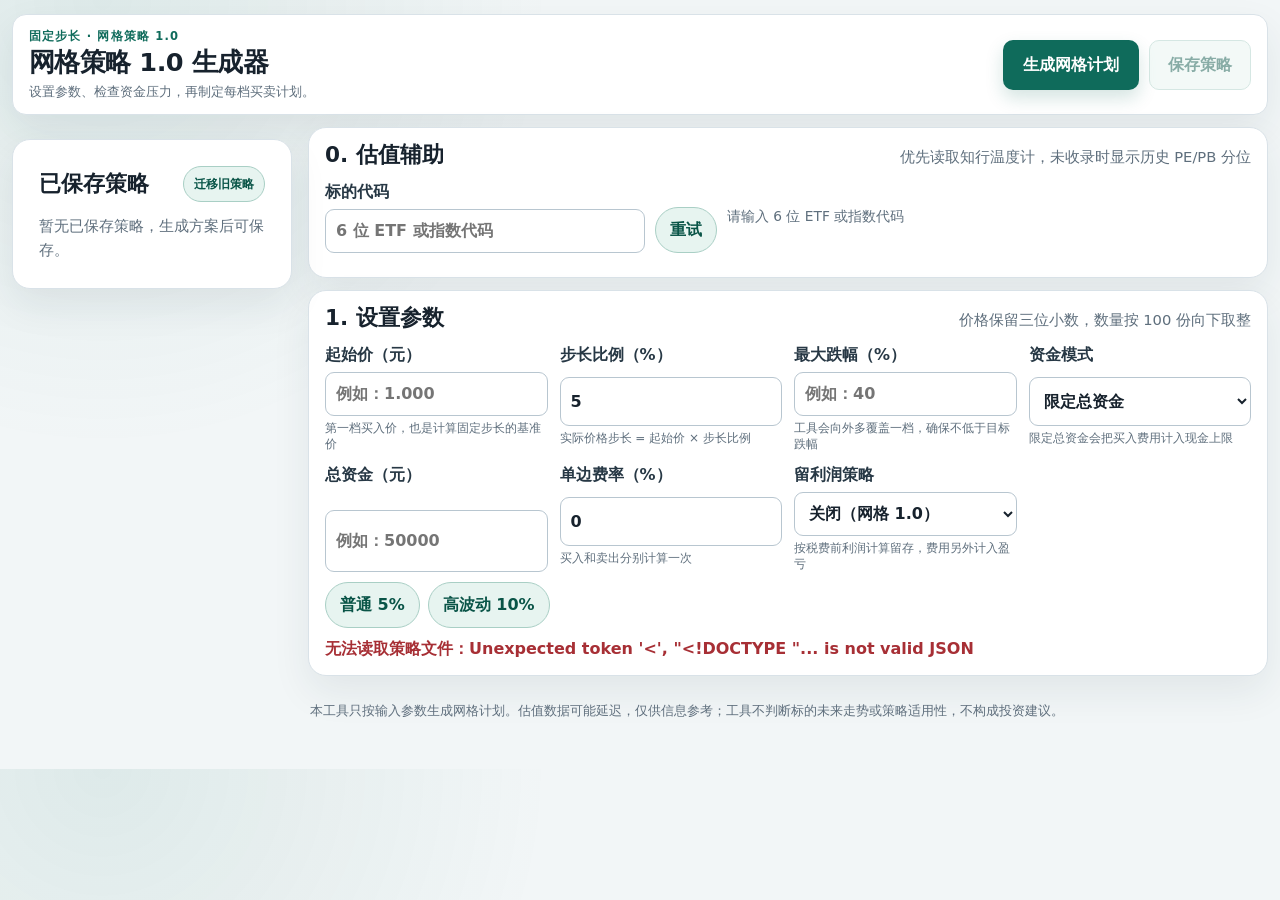
==== commit 654d3b7e: "feat: persist and migrate saved strategies" ====
--- a/grid-strategy-generator/index.html
+++ b/grid-strategy-generator/index.html
@@ -164,7 +164,8 @@
     }
     .tool-column { grid-area: tool; min-width: 0; }
     .strategy-sidebar { grid-area: sidebar; position: sticky; top: 24px; }
-    .strategy-heading { margin-bottom: 12px; }
+    .strategy-heading { align-items: center; margin-bottom: 12px; }
+    .migration-button { min-height: 36px; padding: 6px 10px; font-size: 0.78rem; }
     .strategy-empty { margin: 0; color: var(--muted); font-size: 0.92rem; }
     .strategy-list { display: grid; gap: 10px; }
     .strategy-item {
@@ -449,6 +450,7 @@
       <aside class="panel strategy-sidebar" aria-labelledby="saved-strategy-title">
         <div class="section-heading strategy-heading">
           <h2 id="saved-strategy-title">已保存策略</h2>
+          <button id="migrate-strategies-button" class="preset-button migration-button" type="button">迁移旧策略</button>
         </div>
         <p id="saved-strategy-empty" class="strategy-empty">暂无已保存策略，生成方案后可保存。</p>
         <div id="saved-strategy-list" class="strategy-list" role="list"></div>
@@ -673,11 +675,73 @@
         .replace(/[. ]+$/g, "");
     }
 
-    function createExportFilename(symbol, date = new Date()) {
-      return `${sanitizeFilenamePart(symbol)}-网格策略-${formatTimestamp(date)}.csv`;
-    }
-
-    function buildGridCsv(input, result) {
+    function createExportFilename(code, name, date = new Date()) {
+      const identity = [sanitizeFilenamePart(code), sanitizeFilenamePart(name)].filter(Boolean);
+      return `${identity.join("-")}-网格策略-${formatTimestamp(date)}.csv`;
+    }
+
+    function buildMetricRows(label, metric) {
+      if (!metric) {
+        return [
+          [`当前 ${label}`, "--"],
+          [`${label} 历史分位`, "--"],
+          [`${label} 统计区间`, "--"],
+          [`${label} 样本数`, "--"],
+        ];
+      }
+      return [
+        [`当前 ${label}`, Number(metric.currentValue).toFixed(2)],
+        [`${label} 历史分位`, `${Number(metric.percentilePct).toFixed(2)}%`],
+        [`${label} 统计区间`, `${metric.startDate} 至 ${metric.endDate}`],
+        [`${label} 样本数`, metric.sampleCount],
+      ];
+    }
+
+    function formatOptionalPct(value) {
+      return value !== null && value !== "" && Number.isFinite(Number(value))
+        ? `${Number(value).toFixed(2)}%`
+        : "--";
+    }
+
+    function buildValuationRows(snapshot) {
+      if (!snapshot) {
+        return [["估值辅助", "数值"], ["估值数据", "暂无估值数据"], []];
+      }
+      const sourceLabel = snapshot.source === "youzhiyouxing"
+        ? "知行温度计"
+        : "历史 PE/PB 分位";
+      const rows = [
+        ["估值辅助", "数值"],
+        ["标的代码", snapshot.code || ""],
+        ["标的名称", snapshot.name || ""],
+        ["跟踪指数", [snapshot.trackedIndex?.code, snapshot.trackedIndex?.name].filter(Boolean).join(" ")],
+        ["数据来源", sourceLabel],
+        ["数据日期", snapshot.asOf || ""],
+        ["查询时间", snapshot.queriedAt || ""],
+        ["缓存状态", snapshot.cached ? "一小时缓存结果" : "本次查询结果"],
+        ["快照状态", snapshot.isSnapshot ? "历史快照，不是最新数据" : "最新查询结果"],
+      ];
+      if (snapshot.thermometer) {
+        rows.push(
+          ["指数温度", Number(snapshot.thermometer.temperature).toFixed(2)],
+          ["估值区间", snapshot.thermometer.valuationBand || ""],
+          ["内在收益率", formatOptionalPct(snapshot.thermometer.intrinsicReturnPct)],
+          ["股息率", formatOptionalPct(snapshot.thermometer.dividendYieldPct)],
+        );
+      } else {
+        rows.push(
+          ...buildMetricRows("PE", snapshot.percentiles?.pe),
+          ...buildMetricRows("PB", snapshot.percentiles?.pb),
+        );
+      }
+      for (const warning of snapshot.warnings || []) {
+        if (warning?.message) rows.push(["来源提示", warning.message]);
+      }
+      rows.push([]);
+      return rows;
+    }
+
+    function buildGridCsv(input, result, valuationSnapshot = null) {
       const fundingModeLabel = input.fundingMode === "total" ? "限定总资金" : "固定每格金额";
       const fundingLabel = input.fundingMode === "total" ? "总资金（元）" : "每格金额（元）";
       const retentionMultiple = Number(input.profitRetentionMultiple ?? 0);
@@ -695,6 +759,7 @@
         ["单边费率", `${Number(input.feePct).toFixed(3)}%`],
         ["留利润策略", retentionLabel],
         [],
+        ...buildValuationRows(valuationSnapshot),
         ["压力测试", "数值"],
         ["实际价格步长", result.meta.rawStep.toFixed(3)],
         ["覆盖跌幅", `${result.meta.coveragePct.toFixed(2)}%`],
@@ -762,6 +827,7 @@
 
     window.GridExporter = {
       buildGridCsv,
+      buildValuationRows,
       createExportFilename,
       escapeCsvCell,
       formatTimestamp,
@@ -779,11 +845,15 @@
     }
 
     function formatNumber(value, digits = 2) {
-      return Number.isFinite(Number(value)) ? Number(value).toFixed(digits) : "--";
+      return value !== null && value !== "" && Number.isFinite(Number(value))
+        ? Number(value).toFixed(digits)
+        : "--";
     }
 
     function formatPct(value) {
-      return Number.isFinite(Number(value)) ? `${Number(value).toFixed(2)}%` : "--";
+      return value !== null && value !== "" && Number.isFinite(Number(value))
+        ? `${Number(value).toFixed(2)}%`
+        : "--";
     }
 
     function buildView(data) {
@@ -890,9 +960,11 @@
   <script>
   /* GRID_STRATEGY_STORE_START */
   (() => {
-    const STORE_VERSION = 1;
+    const STORE_VERSION = 2;
+    const LEGACY_STORE_VERSION = 1;
     const ALLOWED_FUNDING_MODES = new Set(["total", "perGrid"]);
     const ALLOWED_RETENTION_MULTIPLES = new Set([0, 1, 2, 3]);
+    const ALLOWED_VALUATION_SOURCES = new Set(["youzhiyouxing", "historical_percentile"]);
 
     function normalizeInput(input) {
       const normalized = {
@@ -930,23 +1002,69 @@
       return normalized;
     }
 
-    function createRecord(symbol, input, savedAt = new Date()) {
-      const normalizedSymbol = String(symbol ?? "").trim();
-      if (!normalizedSymbol) throw new Error("标的名称不能为空");
-      const isoTime = savedAt instanceof Date
-        ? savedAt.toISOString()
-        : new Date(savedAt).toISOString();
+    function normalizeSnapshot(snapshot) {
+      if (snapshot == null) return null;
+      const cloned = JSON.parse(JSON.stringify(snapshot));
+      const code = String(cloned.code ?? "").trim();
+      const queriedAt = new Date(cloned.queriedAt);
+      if (
+        cloned.version !== 1
+        || !/^\d{6}$/.test(code)
+        || !ALLOWED_VALUATION_SOURCES.has(cloned.source)
+        || Number.isNaN(queriedAt.getTime())
+      ) {
+        throw new Error("保存的估值快照无效");
+      }
+      return { ...cloned, code, isSnapshot: true };
+    }
+
+    function toIso(value) {
+      const date = value == null ? new Date() : new Date(value);
+      if (Number.isNaN(date.getTime())) throw new Error("保存时间无效");
+      return date.toISOString();
+    }
+
+    function createRecord(instrument, input, valuationSnapshot = null, savedAt = new Date()) {
+      const code = String(instrument?.code ?? "").trim();
+      const name = String(instrument?.name ?? "").trim();
+      if (code && !/^\d{6}$/.test(code)) throw new Error("标的代码必须为 6 位数字");
+      if (!code && !name) throw new Error("标的代码或名称不能为空");
       return {
         version: STORE_VERSION,
-        symbol: normalizedSymbol,
-        savedAt: isoTime,
+        code,
+        name,
+        symbol: name || code,
+        savedAt: toIso(savedAt),
         input: normalizeInput(input),
+        valuationSnapshot: normalizeSnapshot(valuationSnapshot),
       };
     }
 
     function normalizeRecord(record) {
-      if (record?.version !== STORE_VERSION) throw new Error("保存记录版本无效");
-      return createRecord(record.symbol, record.input, record.savedAt);
+      if (record?.version === STORE_VERSION) {
+        return createRecord(
+          { code: record.code, name: record.name || record.symbol },
+          record.input,
+          record.valuationSnapshot,
+          record.savedAt,
+        );
+      }
+      if (record?.version === LEGACY_STORE_VERSION) {
+        const symbol = String(record.symbol ?? "").trim();
+        if (!symbol) throw new Error("旧策略标的名称为空");
+        const parsed = symbol.match(/^(\d{6})(?:\s+(.+))?$/);
+        return createRecord(
+          { code: parsed?.[1] || "", name: parsed?.[2] || symbol },
+          record.input,
+          null,
+          record.savedAt,
+        );
+      }
+      throw new Error("保存记录版本无效");
+    }
+
+    function recordKey(record) {
+      return String(record.code || record.name || record.symbol || "").trim();
     }
 
     function sortNewestFirst(records) {
@@ -955,15 +1073,16 @@
 
     function upsertRecord(records, record) {
       const normalized = normalizeRecord(record);
+      const key = recordKey(normalized);
       return sortNewestFirst([
-        ...records.filter((item) => item.symbol !== normalized.symbol),
+        ...records.filter((item) => recordKey(item) !== key),
         normalized,
       ]);
     }
 
-    function removeRecord(records, symbol) {
-      const normalizedSymbol = String(symbol ?? "").trim();
-      return records.filter((record) => record.symbol !== normalizedSymbol);
+    function removeRecord(records, identity) {
+      const key = String(identity ?? "").trim();
+      return records.filter((record) => recordKey(record) !== key);
     }
 
     function parseStore(raw) {
@@ -974,7 +1093,10 @@
       } catch {
         return { records: [], skippedCount: 1 };
       }
-      if (envelope?.version !== STORE_VERSION || !Array.isArray(envelope.records)) {
+      if (
+        ![STORE_VERSION, LEGACY_STORE_VERSION].includes(envelope?.version)
+        || !Array.isArray(envelope.records)
+      ) {
         return { records: [], skippedCount: 1 };
       }
       const records = [];
@@ -982,7 +1104,7 @@
       for (const candidate of envelope.records) {
         try {
           const record = normalizeRecord(candidate);
-          const existingIndex = records.findIndex((item) => item.symbol === record.symbol);
+          const existingIndex = records.findIndex((item) => recordKey(item) === recordKey(record));
           if (existingIndex >= 0) records.splice(existingIndex, 1);
           records.push(record);
         } catch {
@@ -999,13 +1121,62 @@
     window.GridStrategyStore = {
       STORE_VERSION,
       createRecord,
+      normalizeSnapshot,
       parseStore,
+      recordKey,
       removeRecord,
       serializeStore,
       upsertRecord,
     };
   })();
   /* GRID_STRATEGY_STORE_END */
+  </script>
+  <script>
+  /* GRID_PERSISTENCE_START */
+  (() => {
+    async function request(fetchImpl, url, options) {
+      const response = await fetchImpl(url, options);
+      const payload = await response.json();
+      if (!response.ok) {
+        throw new Error(payload?.error?.message || "策略文件操作失败");
+      }
+      return payload;
+    }
+
+    function createClient(fetchImpl = fetch) {
+      return {
+        load: () => request(fetchImpl, "/api/strategies"),
+        save: (store) => request(fetchImpl, "/api/strategies", {
+          method: "PUT",
+          headers: { "Content-Type": "application/json" },
+          body: JSON.stringify(store),
+        }),
+        importLegacy: (store) => request(fetchImpl, "/api/strategies/import", {
+          method: "POST",
+          headers: { "Content-Type": "application/json" },
+          body: JSON.stringify(store),
+        }),
+        migrationStatus: () => request(fetchImpl, "/api/strategies/migration-status"),
+      };
+    }
+
+    function buildMigrationUrl(ports, returnUrl) {
+      const available = ports
+        .filter((item) => item.available)
+        .map((item) => item.port);
+      if (available.length === 0) return null;
+      const [first, ...remaining] = available;
+      const params = new URLSearchParams({
+        migrate: "1",
+        remaining: remaining.join(","),
+        return: returnUrl,
+      });
+      return `http://localhost:${first}/?${params}`;
+    }
+
+    window.GridPersistence = { buildMigrationUrl, createClient };
+  })();
+  /* GRID_PERSISTENCE_END */
   </script>
   <script>
     const byId = (id) => document.getElementById(id);
@@ -1019,6 +1190,7 @@
       timeStyle: "short",
     });
     const STRATEGY_STORAGE_KEY = "grid-strategy-generator.saved-strategies.v1";
+    const strategyPersistence = window.GridPersistence.createClient();
     const calculationFieldIds = new Set([
       "start-price",
       "step-pct",
@@ -1052,25 +1224,34 @@
         return;
       }
       if (state.kind === "loading") {
-        status.textContent = `正在查询 ${state.code} 的估值数据…`;
+        status.textContent = currentValuation?.isSnapshot
+          ? `正在刷新 ${state.code}，当前仍显示历史快照…`
+          : `正在查询 ${state.code} 的估值数据…`;
         return;
       }
       if (state.kind === "error") {
-        status.textContent = `${state.message}，可点击重试。`;
-        content.replaceChildren();
-        meta.hidden = true;
+        status.textContent = currentValuation?.isSnapshot
+          ? `刷新失败：${state.message}。当前仍显示历史快照，可点击重试。`
+          : `${state.message}，可点击重试。`;
+        if (!currentValuation?.isSnapshot) {
+          content.replaceChildren();
+          meta.hidden = true;
+        }
         return;
       }
 
-      currentValuation = { ...state.data, isSnapshot: false };
+      const isSnapshot = state.kind === "snapshot" || Boolean(state.data.isSnapshot);
+      currentValuation = { ...state.data, isSnapshot };
       const view = window.GridValuation.buildView(currentValuation);
-      status.textContent = `已更新：${state.data.code} ${state.data.name || ""}`.trim();
+      status.textContent = isSnapshot
+        ? `历史快照，不是最新数据：${state.data.code} ${state.data.name || ""}`.trim()
+        : `已更新：${state.data.code} ${state.data.name || ""}`.trim();
       content.replaceChildren(...view.metrics.map((item) => metric(item.label, item.value)));
       const warnings = view.warnings.map((warning) => warning.message).filter(Boolean);
       meta.textContent = [
         `来源：${view.sourceLabel}`,
         `数据日期：${view.asOf}`,
-        state.data.cached ? "一小时缓存结果" : "本次查询结果",
+        isSnapshot ? "历史快照，不是最新数据" : (state.data.cached ? "一小时缓存结果" : "本次查询结果"),
         ...warnings,
       ].join(" · ");
       meta.classList.toggle("valuation-snapshot", view.isSnapshot);
@@ -1095,14 +1276,14 @@
         : "每格金额（元）";
     }
 
-    function downloadPlanCsv(symbol, plan) {
-      const csv = window.GridExporter.buildGridCsv(plan.input, plan.result);
+    function downloadPlanCsv(code, name, plan, valuationSnapshot = null) {
+      const csv = window.GridExporter.buildGridCsv(plan.input, plan.result, valuationSnapshot);
       const blob = new Blob([csv], { type: "text/csv;charset=utf-8" });
       const url = URL.createObjectURL(blob);
       try {
         const link = document.createElement("a");
         link.href = url;
-        link.download = window.GridExporter.createExportFilename(symbol);
+        link.download = window.GridExporter.createExportFilename(code, name);
         document.body.append(link);
         link.click();
         link.remove();
@@ -1117,16 +1298,18 @@
       list.replaceChildren(...savedStrategies.map((record) => {
         const item = document.createElement("div");
         item.className = "strategy-item";
-        item.classList.toggle("is-active", record.symbol === activeSavedSymbol);
+        const recordKey = window.GridStrategyStore.recordKey(record);
+        const displayName = [record.code, record.name].filter(Boolean).join(" ") || record.symbol;
+        item.classList.toggle("is-active", recordKey === activeSavedSymbol);
         item.setAttribute("role", "listitem");
 
         const loadButton = document.createElement("button");
         loadButton.type = "button";
         loadButton.className = "strategy-load";
-        loadButton.setAttribute("aria-label", `载入 ${record.symbol} 策略`);
+        loadButton.setAttribute("aria-label", `载入 ${displayName} 策略`);
         loadButton.addEventListener("click", () => loadStrategy(record));
         const name = document.createElement("strong");
-        name.textContent = record.symbol;
+        name.textContent = displayName;
         const savedAt = document.createElement("time");
         savedAt.dateTime = record.savedAt;
         savedAt.textContent = savedAtFormatter.format(new Date(record.savedAt));
@@ -1136,7 +1319,7 @@
         deleteButton.type = "button";
         deleteButton.className = "strategy-delete";
         deleteButton.textContent = "删除";
-        deleteButton.setAttribute("aria-label", `删除 ${record.symbol} 策略`);
+        deleteButton.setAttribute("aria-label", `删除 ${displayName} 策略`);
         deleteButton.addEventListener("click", () => deleteStrategy(record));
 
         item.append(loadButton, deleteButton);
@@ -1144,24 +1327,25 @@
       }));
     }
 
-    function loadSavedStrategies() {
+    async function loadSavedStrategies() {
       try {
+        const payload = await strategyPersistence.load();
         const parsed = window.GridStrategyStore.parseStore(
-          localStorage.getItem(STRATEGY_STORAGE_KEY),
+          JSON.stringify(payload),
         );
         savedStrategies = parsed.records;
         if (parsed.skippedCount > 0) {
-          setSaveStatus(`有 ${parsed.skippedCount} 条本地策略记录无法读取，已跳过。`, true);
+          setSaveStatus(`有 ${parsed.skippedCount} 条策略记录无法读取，已跳过。`, true);
         }
       } catch (error) {
         savedStrategies = [];
-        setSaveStatus(`无法读取本地策略：${error.message}`, true);
+        setSaveStatus(`无法读取策略文件：${error.message}`, true);
       }
       renderSavedStrategies();
     }
 
     function loadStrategy(record) {
-      byId("instrument-code").value = /^\d{6}$/.test(record.symbol) ? record.symbol : "";
+      byId("instrument-code").value = record.code || "";
       byId("start-price").value = record.input.startPrice;
       byId("step-pct").value = record.input.stepPct;
       byId("max-drop-pct").value = record.input.maxDropPct;
@@ -1170,28 +1354,35 @@
       byId("fee-pct").value = record.input.feePct;
       byId("profit-retention").value = String(record.input.profitRetentionMultiple);
       updateFundingLabel();
-      activeSavedSymbol = record.symbol;
+      activeSavedSymbol = window.GridStrategyStore.recordKey(record);
       renderSavedStrategies();
-      setSaveStatus("");
+      if (record.valuationSnapshot) {
+        renderValuationState({ kind: "snapshot", data: record.valuationSnapshot });
+      } else {
+        renderValuationState({ kind: "empty", code: record.code || "" });
+      }
+      setSaveStatus(record.code ? "" : "历史策略未保存代码，请补充 6 位代码。", !record.code);
       byId("grid-form").requestSubmit();
-    }
-
-    function deleteStrategy(record) {
+      if (record.code) valuationController.query(record.code);
+    }
+
+    async function deleteStrategy(record) {
       const confirmed = window.confirm(
         `确定删除“${record.symbol}”策略吗？已下载的 CSV 不会被删除。`,
       );
       if (!confirmed) return;
-      const nextRecords = window.GridStrategyStore.removeRecord(savedStrategies, record.symbol);
+      const recordKey = window.GridStrategyStore.recordKey(record);
+      const nextRecords = window.GridStrategyStore.removeRecord(savedStrategies, recordKey);
       try {
-        localStorage.setItem(STRATEGY_STORAGE_KEY,
-          window.GridStrategyStore.serializeStore(nextRecords),
+        await strategyPersistence.save(
+          JSON.parse(window.GridStrategyStore.serializeStore(nextRecords)),
         );
         savedStrategies = nextRecords;
-        if (activeSavedSymbol === record.symbol) activeSavedSymbol = null;
+        if (activeSavedSymbol === recordKey) activeSavedSymbol = null;
         renderSavedStrategies();
-        setSaveStatus(`已从左侧列表删除“${record.symbol}”。`);
+        setSaveStatus(`已从策略文件删除“${record.symbol}”。`);
       } catch (error) {
-        setSaveStatus(`删除失败：${error.message}`, true);
+        setSaveStatus(`策略文件删除失败：${error.message}`, true);
       }
     }
 
@@ -1383,13 +1574,15 @@
       }
 
       errorBox.hidden = true;
-      downloadPlanCsv(symbol, latestPlan);
+      const resolvedName = currentValuation?.code === symbol ? currentValuation.name : "";
+      const snapshot = currentValuation?.code === symbol ? currentValuation : null;
+      downloadPlanCsv(symbol, resolvedName, latestPlan, snapshot);
     });
 
-    saveStrategyButton.addEventListener("click", () => {
+    saveStrategyButton.addEventListener("click", async () => {
       const symbolInput = byId("instrument-code");
       const symbol = symbolInput.value.trim();
-      if (!symbol) {
+      if (!/^\d{6}$/.test(symbol)) {
         setSaveStatus("请填写 6 位标的代码并重新生成网格计划。", true);
         symbolInput.focus();
         return;
@@ -1403,43 +1596,114 @@
         return;
       }
 
-      const record = window.GridStrategyStore.createRecord(symbol, latestPlan.input, new Date());
+      const resolvedName = currentValuation?.code === symbol ? currentValuation.name : "";
+      const snapshot = currentValuation?.code === symbol ? currentValuation : null;
+      const record = window.GridStrategyStore.createRecord(
+        { code: symbol, name: resolvedName },
+        latestPlan.input,
+        snapshot,
+        new Date(),
+      );
       const nextRecords = window.GridStrategyStore.upsertRecord(savedStrategies, record);
       let csvSaved = false;
       let indexSaved = false;
 
       try {
-        downloadPlanCsv(symbol, latestPlan);
+        downloadPlanCsv(symbol, resolvedName, latestPlan, snapshot);
         csvSaved = true;
       } catch (error) {
         console.error("CSV download failed", error);
       }
 
       try {
-        localStorage.setItem(STRATEGY_STORAGE_KEY,
-          window.GridStrategyStore.serializeStore(nextRecords),
+        await strategyPersistence.save(
+          JSON.parse(window.GridStrategyStore.serializeStore(nextRecords)),
         );
         savedStrategies = nextRecords;
-        activeSavedSymbol = symbol;
+        activeSavedSymbol = window.GridStrategyStore.recordKey(record);
         renderSavedStrategies();
         indexSaved = true;
       } catch (error) {
-        console.error("Strategy index save failed", error);
+        console.error("Strategy file save failed", error);
       }
 
       if (csvSaved && indexSaved) {
-        setSaveStatus("策略已保存到左侧列表，CSV 已下载。");
+        setSaveStatus("策略已保存到文件，CSV 已下载。");
       } else if (csvSaved) {
-        setSaveStatus("CSV 已下载，但左侧列表保存失败。", true);
+        setSaveStatus("CSV 已下载，但策略文件保存失败。", true);
       } else if (indexSaved) {
-        setSaveStatus("策略已保存到左侧列表，但 CSV 下载失败。", true);
+        setSaveStatus("策略已保存到文件，但 CSV 下载失败。", true);
       } else {
-        setSaveStatus("策略保存失败，CSV 和左侧列表均未保存。", true);
+        setSaveStatus("策略保存失败，CSV 和策略文件均未保存。", true);
       }
     });
 
-    renderValuationState({ kind: "empty", code: "" });
-    loadSavedStrategies();
+    async function runLegacyMigration() {
+      const params = new URLSearchParams(window.location.search);
+      if (params.get("migrate") !== "1") return false;
+      const returnUrl = params.get("return") || "";
+      const remaining = (params.get("remaining") || "")
+        .split(",")
+        .filter(Boolean);
+      const parsed = window.GridStrategyStore.parseStore(
+        localStorage.getItem(STRATEGY_STORAGE_KEY),
+      );
+      try {
+        const result = await strategyPersistence.importLegacy(
+          JSON.parse(window.GridStrategyStore.serializeStore(parsed.records)),
+        );
+        const next = remaining.shift();
+        if (next) {
+          const nextParams = new URLSearchParams({
+            migrate: "1",
+            remaining: remaining.join(","),
+            return: returnUrl,
+          });
+          window.location.replace(`http://localhost:${next}/?${nextParams}`);
+        } else {
+          const target = new URL(returnUrl);
+          if (!["127.0.0.1", "localhost"].includes(target.hostname)) {
+            throw new Error("迁移返回地址无效");
+          }
+          target.searchParams.set("migration", JSON.stringify({
+            ...result,
+            skippedInvalid: parsed.skippedCount,
+          }));
+          window.location.replace(target.toString());
+        }
+      } catch (error) {
+        setSaveStatus(`旧策略迁移失败：${error.message}`, true);
+      }
+      return true;
+    }
+
+    byId("migrate-strategies-button").addEventListener("click", async () => {
+      try {
+        const status = await strategyPersistence.migrationStatus();
+        const target = window.GridPersistence.buildMigrationUrl(
+          status.ports,
+          window.location.origin + window.location.pathname,
+        );
+        if (!target) {
+          setSaveStatus("历史端口当前不可用，无法迁移旧策略。", true);
+          return;
+        }
+        window.location.assign(target);
+      } catch (error) {
+        setSaveStatus(`无法开始旧策略迁移：${error.message}`, true);
+      }
+    });
+
+    (async () => {
+      renderValuationState({ kind: "empty", code: "" });
+      if (await runLegacyMigration()) return;
+      await loadSavedStrategies();
+      const params = new URLSearchParams(window.location.search);
+      if (params.has("migration")) {
+        setSaveStatus("旧策略迁移完成，已刷新统一策略文件。");
+        window.history.replaceState({}, "", window.location.pathname);
+      }
+    })();
   </script>
 </body>
 </html>
